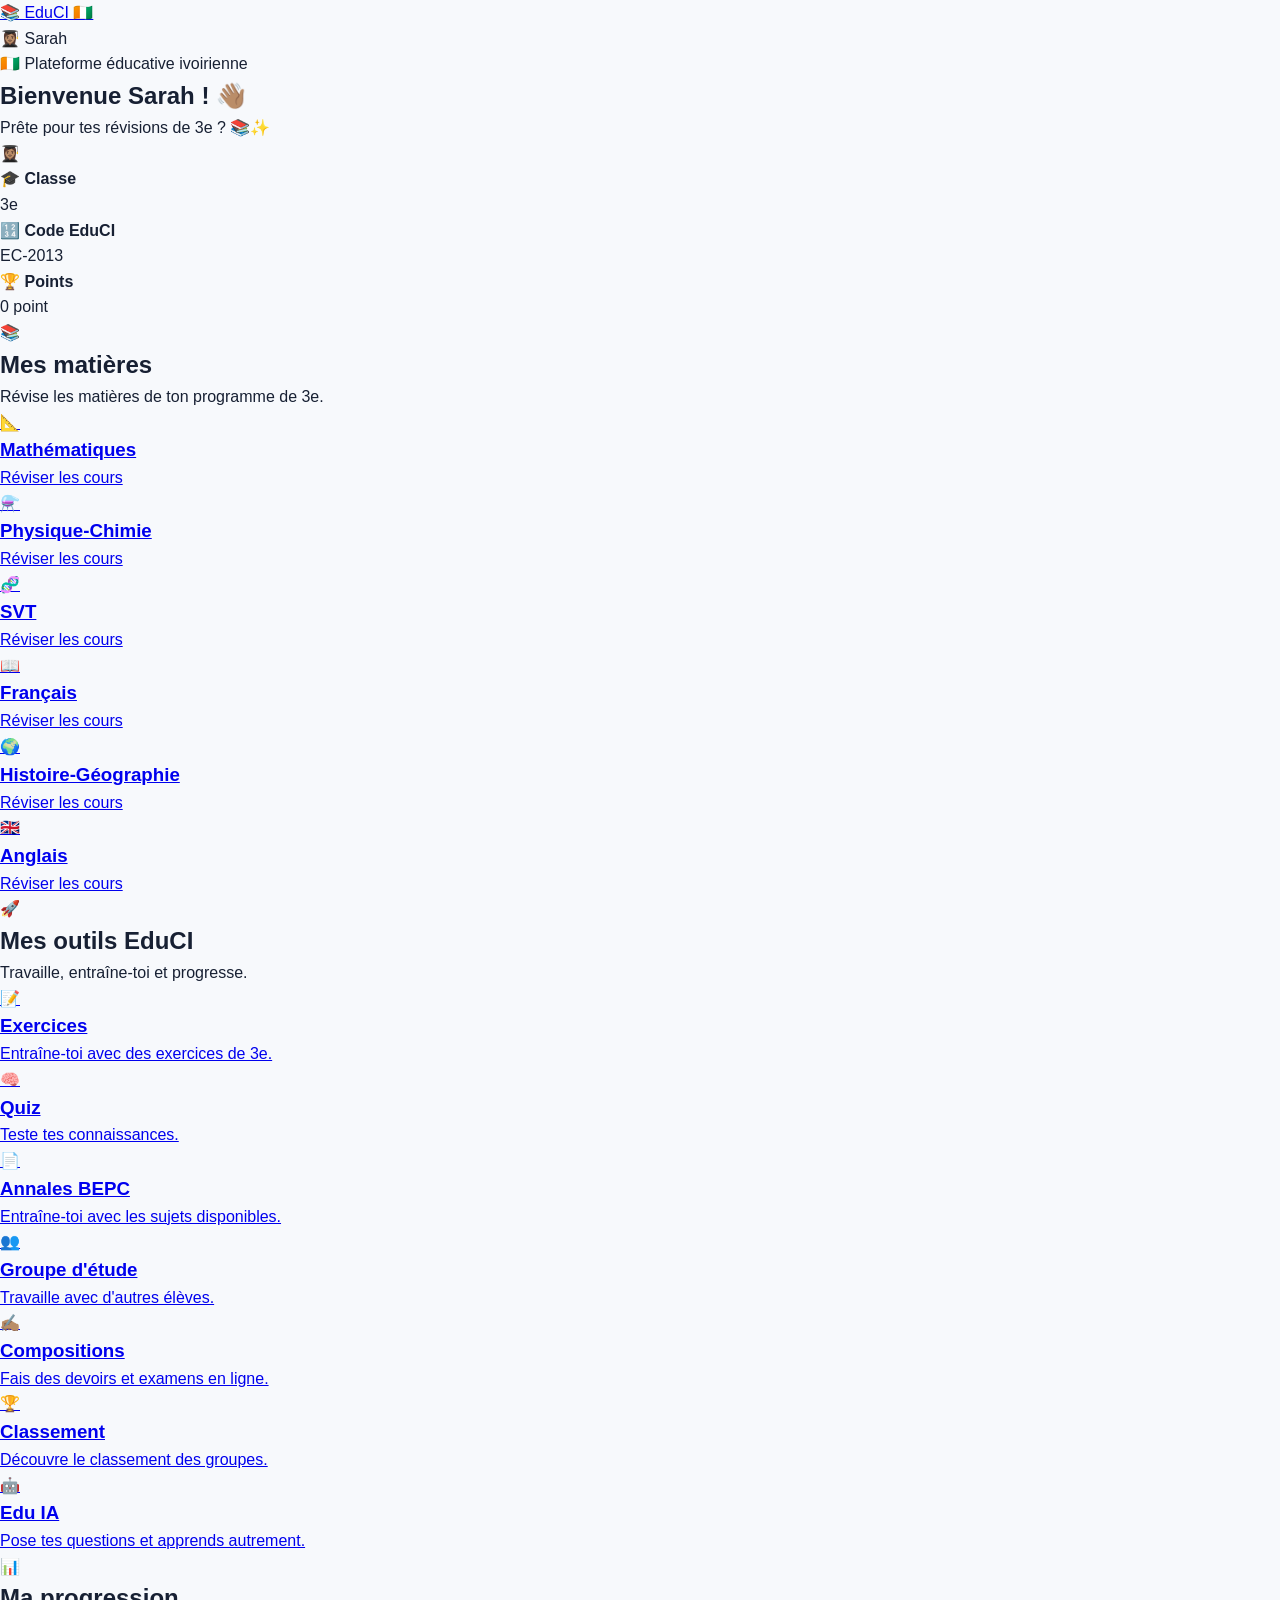
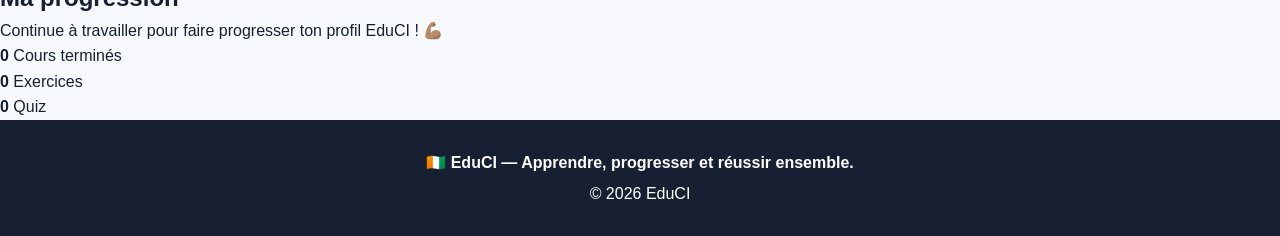
==== espace-3e.html @ 307a35bb "Create espace-3e.html" ====
<!DOCTYPE html>
<html lang="fr">

<head>
    <meta charset="UTF-8">
    <meta name="viewport" content="width=device-width, initial-scale=1.0">

    <title>Mon espace - EduCI</title>

    <link rel="stylesheet" href="style.css">
</head>

<body>

    <!-- BARRE DE NAVIGATION -->

    <header class="dashboard-navbar">

        <a href="index.html" class="dashboard-logo">
            📚 EduCI 🇨🇮
        </a>

        <div class="profil-mini">
            <span class="mini-avatar">👩🏽‍🎓</span>
            <span>Sarah</span>
        </div>

    </header>


    <!-- CONTENU PRINCIPAL -->

    <main class="dashboard">

        <!-- BIENVENUE -->

        <section class="welcome-card">

            <div>

                <p class="petit-titre">
                    🇨🇮 Plateforme éducative ivoirienne
                </p>

                <h1>
                    Bienvenue Sarah ! 👋🏽
                </h1>

                <p>
                    Prête pour tes révisions de 3e ?
                    📚✨
                </p>

            </div>

            <div class="welcome-avatar">
                👩🏽‍🎓
            </div>

        </section>


        <!-- INFORMATIONS DU PROFIL -->

        <section class="profile-info">

            <div class="info-box">
                <span>🎓</span>
                <strong>Classe</strong>
                <p>3e</p>
            </div>

            <div class="info-box">
                <span>🔢</span>
                <strong>Code EduCI</strong>
                <p>EC-2013</p>
            </div>

            <div class="info-box">
                <span>🏆</span>
                <strong>Points</strong>
                <p>0 point</p>
            </div>

        </section>


        <!-- MES MATIÈRES -->

        <section class="dashboard-section">

            <div class="section-title">

                <div>
                    <span>📚</span>
                    <h2>Mes matières</h2>
                </div>

                <p>
                    Révise les matières de ton programme de 3e.
                </p>

            </div>


            <div class="matiere-grid">

                <a href="#" class="matiere-card">
                    <span>📐</span>
                    <h3>Mathématiques</h3>
                    <p>Réviser les cours</p>
                </a>

                <a href="#" class="matiere-card">
                    <span>⚗️</span>
                    <h3>Physique-Chimie</h3>
                    <p>Réviser les cours</p>
                </a>

                <a href="#" class="matiere-card">
                    <span>🧬</span>
                    <h3>SVT</h3>
                    <p>Réviser les cours</p>
                </a>

                <a href="#" class="matiere-card">
                    <span>📖</span>
                    <h3>Français</h3>
                    <p>Réviser les cours</p>
                </a>

                <a href="#" class="matiere-card">
                    <span>🌍</span>
                    <h3>Histoire-Géographie</h3>
                    <p>Réviser les cours</p>
                </a>

                <a href="#" class="matiere-card">
                    <span>🇬🇧</span>
                    <h3>Anglais</h3>
                    <p>Réviser les cours</p>
                </a>

            </div>

        </section>


        <!-- GRANDES FONCTIONNALITÉS -->

        <section class="dashboard-section">

            <div class="section-title">

                <div>
                    <span>🚀</span>
                    <h2>Mes outils EduCI</h2>
                </div>

                <p>
                    Travaille, entraîne-toi et progresse.
                </p>

            </div>


            <div class="outil-grid">

                <a href="#" class="outil-card exercices">

                    <span>📝</span>

                    <div>
                        <h3>Exercices</h3>
                        <p>
                            Entraîne-toi avec des exercices de 3e.
                        </p>
                    </div>

                </a>


                <a href="#" class="outil-card quiz">

                    <span>🧠</span>

                    <div>
                        <h3>Quiz</h3>
                        <p>
                            Teste tes connaissances.
                        </p>
                    </div>

                </a>


                <a href="#" class="outil-card annales">

                    <span>📄</span>

                    <div>
                        <h3>Annales BEPC</h3>
                        <p>
                            Entraîne-toi avec les sujets disponibles.
                        </p>
                    </div>

                </a>


                <a href="#" class="outil-card groupe">

                    <span>👥</span>

                    <div>
                        <h3>Groupe d'étude</h3>
                        <p>
                            Travaille avec d'autres élèves.
                        </p>
                    </div>

                </a>


                <a href="#" class="outil-card composition">

                    <span>✍🏽</span>

                    <div>
                        <h3>Compositions</h3>
                        <p>
                            Fais des devoirs et examens en ligne.
                        </p>
                    </div>

                </a>


                <a href="#" class="outil-card classement">

                    <span>🏆</span>

                    <div>
                        <h3>Classement</h3>
                        <p>
                            Découvre le classement des groupes.
                        </p>
                    </div>

                </a>


                <a href="#" class="outil-card edu-ia">

                    <span>🤖</span>

                    <div>
                        <h3>Edu IA</h3>
                        <p>
                            Pose tes questions et apprends autrement.
                        </p>
                    </div>

                </a>

            </div>

        </section>


        <!-- PROGRESSION -->

        <section class="progression-card">

            <div>

                <span class="progression-icon">
                    📊
                </span>

                <h2>Ma progression</h2>

                <p>
                    Continue à travailler pour faire progresser
                    ton profil EduCI ! 💪🏽
                </p>

            </div>


            <div class="progression-stats">

                <div>
                    <strong>0</strong>
                    <span>Cours terminés</span>
                </div>

                <div>
                    <strong>0</strong>
                    <span>Exercices</span>
                </div>

                <div>
                    <strong>0</strong>
                    <span>Quiz</span>
                </div>

            </div>

        </section>

    </main>


    <!-- PIED DE PAGE -->

    <footer class="dashboard-footer">

        <p>
            🇨🇮 EduCI — Apprendre, progresser et réussir ensemble.
        </p>

        <p>
            © 2026 EduCI
        </p>

    </footer>

</body>

  </html>
---- style.css ----
/* =========================================
   EduCI - Styles de la page d'accueil
   ========================================= */

/* ---------- Réglages généraux ---------- */

* {
    margin: 0;
    padding: 0;
    box-sizing: border-box;
}

html {
    scroll-behavior: smooth;
}

body {
    font-family: Arial, Helvetica, sans-serif;
    background: #f7f9fc;
    color: #172033;
    line-height: 1.6;
}


/* ---------- Barre de navigation ---------- */

.navbar {
    width: 100%;
    padding: 18px 6%;
    display: flex;
    justify-content: space-between;
    align-items: center;
    background: #ffffff;
    border-bottom: 1px solid #e8edf5;
    position: sticky;
    top: 0;
    z-index: 1000;
}

.logo {
    display: flex;
    align-items: center;
    gap: 8px;
    font-size: 24px;
    font-weight: 800;
    color: #1683e8;
}

.logo span {
    color: #1683e8;
}

.menu-btn {
    border: none;
    background: transparent;
    font-size: 26px;
    cursor: pointer;
    color: #172033;
}


/* ---------- Section principale ---------- */

.accueil {
    min-height: calc(100vh - 75px);
}

.hero {
    min-height: 650px;
    padding: 80px 20px;
    display: flex;
    flex-direction: column;
    justify-content: center;
    align-items: center;
    text-align: center;

    background:
        radial-gradient(circle at top left, #e6f4ff 0%, transparent 35%),
        radial-gradient(circle at bottom right, #fff2dc 0%, transparent 35%),
        #ffffff;
}

.logo-grand {
    width: 100px;
    height: 100px;
    border-radius: 30px;
    display: flex;
    align-items: center;
    justify-content: center;
    font-size: 48px;
    background: #e9f5ff;
    box-shadow: 0 15px 35px rgba(22, 131, 232, 0.15);
    margin-bottom: 25px;
}

.hero h1 {
    font-size: clamp(34px, 7vw, 64px);
    line-height: 1.1;
    margin-bottom: 15px;
    color: #172033;
}

.hero h1 span {
    color: #1683e8;
}

.sous-titre {
    font-size: 21px;
    font-weight: 700;
    color: #f29b38;
    margin-bottom: 15px;
}

.description {
    max-width: 650px;
    font-size: 17px;
    color: #657085;
    margin-bottom: 30px;
}


/* ---------- Bouton principal ---------- */

.bouton-principal {
    border: none;
    padding: 16px 32px;
    border-radius: 14px;
    background: #1683e8;
    color: #ffffff;
    font-size: 17px;
    font-weight: 700;
    cursor: pointer;
    box-shadow: 0 10px 25px rgba(22, 131, 232, 0.25);
    transition: 0.25s ease;
}

.bouton-principal:hover {
    transform: translateY(-3px);
    box-shadow: 0 15px 30px rgba(22, 131, 232, 0.35);
}


/* ---------- Section Pourquoi EduCI ---------- */

.presentation {
    padding: 70px 6%;
    background: #f7f9fc;
    text-align: center;
}

.presentation h2 {
    font-size: 32px;
    margin-bottom: 40px;
    color: #172033;
}

.cartes {
    max-width: 1100px;
    margin: 0 auto;
    display: grid;
    grid-template-columns: repeat(3, 1fr);
    gap: 25px;
}

.carte {
    background: #ffffff;
    padding: 30px 25px;
    border-radius: 22px;
    border: 1px solid #e8edf5;
    box-shadow: 0 10px 30px rgba(30, 50, 80, 0.07);
    transition: 0.25s ease;
}

.carte:hover {
    transform: translateY(-6px);
}

.icone {
    font-size: 40px;
    margin-bottom: 15px;
}

.carte h3 {
    font-size: 21px;
    margin-bottom: 10px;
    color: #1683e8;
}

.carte p {
    color: #657085;
}


/* ---------- Pied de page ---------- */

footer {
    padding: 30px 20px;
    text-align: center;
    background: #172033;
    color: #ffffff;
}

footer p:first-child {
    font-weight: 700;
    margin-bottom: 5px;
}


/* ---------- Adaptation téléphone ---------- */

@media (max-width: 750px) {

    .navbar {
        padding: 15px 5%;
    }

    .hero {
        min-height: 580px;
        padding: 60px 20px;
    }

    .hero h1 {
        font-size: 38px;
    }

    .sous-titre {
        font-size: 18px;
    }

    .description {
        font-size: 16px;
    }

    .cartes {
        grid-template-columns: 1fr;
    }

    .presentation {
        padding: 55px 20px;
    }

    .presentation h2 {
        font-size: 27px;
    }
}
/* ========================================
   PAGE CRÉER MON COMPTE
   ======================================== */

.page-inscription {
    min-height: 100vh;
    display: flex;
    justify-content: center;
    align-items: center;
    padding: 40px 20px;
    box-sizing: border-box;
}

.inscription-container {
    width: 100%;
    max-width: 500px;
    padding: 35px;
    background: white;
    border-radius: 24px;
    box-shadow: 0 10px 35px rgba(0, 0, 0, 0.12);
    box-sizing: border-box;
}

.logo-inscription {
    width: 70px;
    height: 70px;
    margin: 0 auto 20px;
    display: flex;
    align-items: center;
    justify-content: center;
    font-size: 38px;
    border-radius: 50%;
    background: #8B5CF6;
}

.inscription-container h1 {
    text-align: center;
    margin-bottom: 10px;
    color: #121212;
}

.texte-intro {
    text-align: center;
    margin-bottom: 30px;
    color: #666;
    line-height: 1.5;
}

#formInscription {
    display: flex;
    flex-direction: column;
    gap: 10px;
}

#formInscription label {
    font-weight: 600;
    color: #333;
    margin-top: 8px;
}

#formInscription input[type="text"],
#formInscription input[type="email"],
#formInscription input[type="password"] {
    width: 100%;
    padding: 14px 16px;
    border: 2px solid #e5e5e5;
    border-radius: 12px;
    font-size: 16px;
    box-sizing: border-box;
    outline: none;
}

#formInscription input:focus {
    border-color: #8B5CF6;
}

.conditions {
    display: flex;
    align-items: center;
    gap: 10px;
    margin: 15px 0;
    font-weight: normal !important;
}

.conditions input {
    width: 18px;
    height: 18px;
}

.bouton-principal {
    width: 100%;
    padding: 15px;
    margin-top: 10px;
    border: none;
    border-radius: 14px;
    background: #FF6B35;
    color: white;
    font-size: 17px;
    font-weight: bold;
    cursor: pointer;
}

.bouton-principal:hover {
    transform: translateY(-2px);
}

.connexion-link {
    text-align: center;
    margin-top: 25px;
    color: #666;
}

.connexion-link a {
    color: #8B5CF6;
    font-weight: bold;
    text-decoration: none;
}

/* Adaptation téléphone */
@media (max-width: 600px) {

    .page-inscription {
        padding: 20px 15px;
    }

    .inscription-container {
        padding: 25px 20px;
    }

    .inscription-container h1 {
        font-size: 27px;
    }
}
/* ========================================
   PAGE CRÉER MON PROFIL
   ======================================== */

.page-profil {
    min-height: 100vh;
    padding: 40px 20px;
    display: flex;
    justify-content: center;
    align-items: center;
    background:
        radial-gradient(circle at top left, #eee7ff 0%, transparent 35%),
        radial-gradient(circle at bottom right, #fff0e8 0%, transparent 35%),
        #f7f9fc;
}

.profil-container {
    width: 100%;
    max-width: 550px;
    padding: 35px;
    background: #ffffff;
    border-radius: 28px;
    box-shadow: 0 15px 40px rgba(30, 30, 60, 0.12);
}

.logo-profil {
    width: 70px;
    height: 70px;
    margin: 0 auto 18px;
    display: flex;
    align-items: center;
    justify-content: center;
    background: #eee7ff;
    border-radius: 22px;
    font-size: 38px;
}

.profil-container h1 {
    text-align: center;
    color: #121212;
    margin-bottom: 8px;
}

.profil-intro {
    text-align: center;
    color: #6b7280;
    margin-bottom: 30px;
}

.profil-container h2 {
    font-size: 20px;
    text-align: center;
    margin-bottom: 18px;
    color: #121212;
}


/* ---------- AVATARS ---------- */

.avatars {
    display: grid;
    grid-template-columns: repeat(3, 1fr);
    gap: 15px;
    margin-bottom: 30px;
}

.avatar {
    min-height: 85px;
    border: 3px solid transparent;
    border-radius: 20px;
    background: #f7f9fc;
    font-size: 45px;
    cursor: pointer;
    transition: 0.2s ease;
}

.avatar:hover {
    transform: translateY(-3px);
    border-color: #8B5CF6;
}

.avatar-selectionne {
    border-color: #8B5CF6;
    background: #eee7ff;
    transform: scale(1.04);
    box-shadow: 0 8px 20px rgba(139, 92, 246, 0.18);
}


/* ---------- CHAMPS ---------- */

.profil-container label {
    display: block;
    margin: 18px 0 8px;
    font-weight: 700;
    color: #333333;
}

.profil-container input[type="text"],
.profil-container select {
    width: 100%;
    padding: 14px 16px;
    border: 2px solid #e5e7eb;
    border-radius: 12px;
    font-size: 16px;
    box-sizing: border-box;
    outline: none;
    background: #ffffff;
}

.profil-container input[type="text"]:focus {
    border-color: #8B5CF6;
}

.profil-container select:disabled {
    color: #333333;
    opacity: 1;
}

.information-classe {
    margin-top: 8px;
    color: #6b7280;
    font-size: 14px;
}


/* ---------- CODE EDUCI ---------- */

.code-box {
    margin: 25px 0;
    padding: 20px;
    text-align: center;
    background: #f5f1ff;
    border: 2px dashed #8B5CF6;
    border-radius: 18px;
}

.code-box p {
    margin-bottom: 8px;
    font-weight: 700;
    color: #555;
}

.code-box strong {
    display: block;
    font-size: 28px;
    letter-spacing: 3px;
    color: #8B5CF6;
    margin-bottom: 8px;
}

.code-box small {
    color: #777;
}


/* ---------- BOUTON ---------- */

#terminerProfil {
    width: 100%;
}


/* ---------- TÉLÉPHONE ---------- */

@media (max-width: 600px) {

    .page-profil {
        padding: 20px 15px;
    }

    .profil-container {
        padding: 25px 20px;
    }

    .avatars {
        gap: 10px;
    }

    .avatar {
        min-height: 75px;
        font-size: 38px;
    }

    .profil-container h1 {
        font-size: 28px;
    }
}
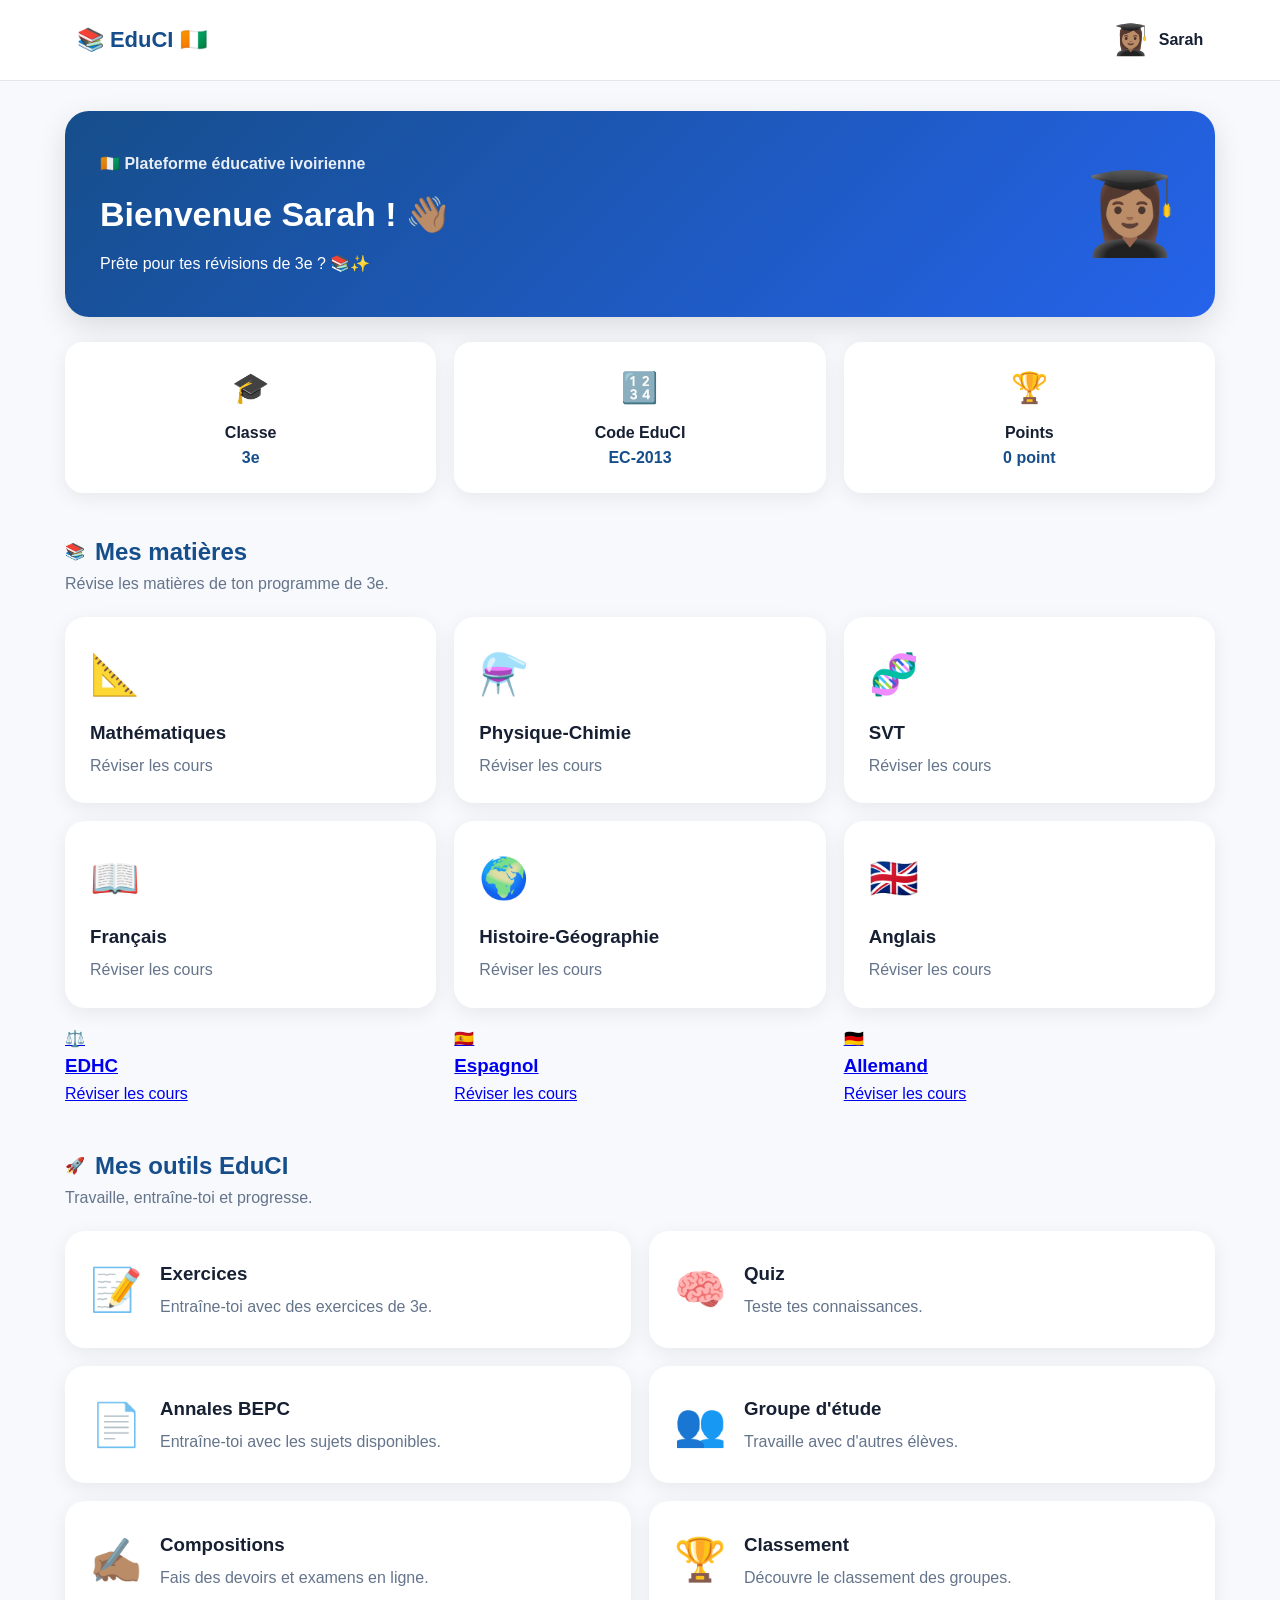
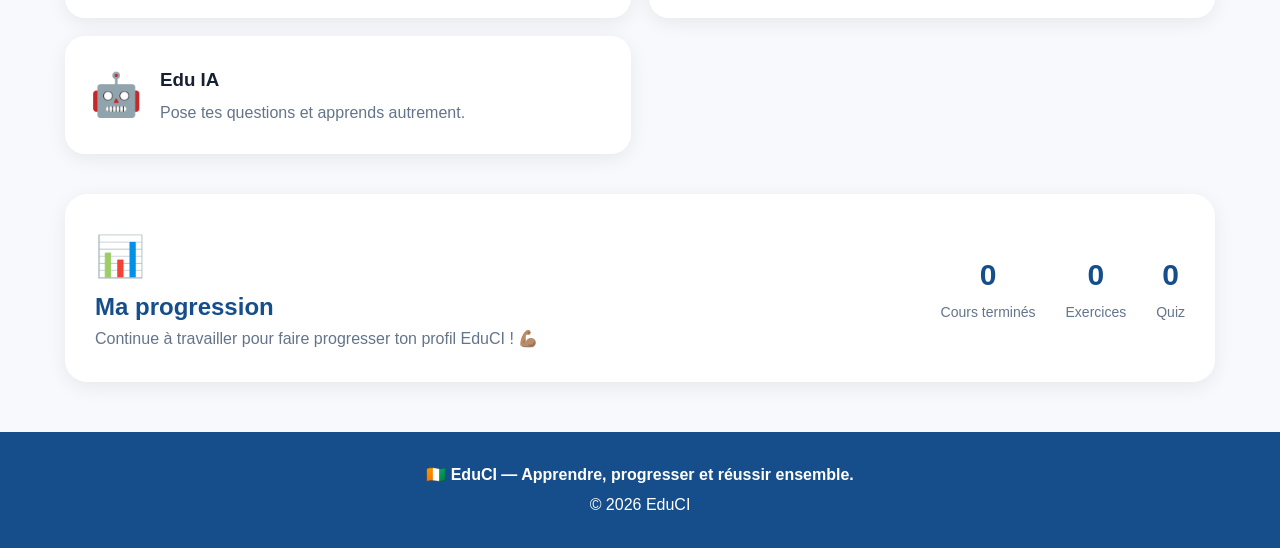
==== commit 3f83cf0c: "Update espace-3e.html" ====
--- a/espace-3e.html
+++ b/espace-3e.html
@@ -140,7 +140,23 @@
                     <h3>Anglais</h3>
                     <p>Réviser les cours</p>
                 </a>
-
+        <a href="#" class="carte-de-matière">
+            <span>⚖️</span>
+            <h3>EDHC</h3>
+            <p>Réviser les cours</p>
+        </a>
+
+        <a href="#" class="carte-de-matière">
+            <span>🇪🇸</span>
+            <h3>Espagnol</h3>
+            <p>Réviser les cours</p>
+        </a>
+
+        <a href="#" class="carte-de-matière">
+            <span>🇩🇪</span>
+            <h3>Allemand</h3>
+            <p>Réviser les cours</p>
+        </a>
             </div>
 
         </section>
--- a/style.css
+++ b/style.css
@@ -564,3 +564,318 @@
         font-size: 28px;
     }
 }
+/* =========================================
+   TABLEAU DE BORD EDUCI - ESPACE 3E
+========================================= */
+
+.dashboard-navbar {
+    width: 100%;
+    padding: 16px 6%;
+    display: flex;
+    justify-content: space-between;
+    align-items: center;
+    background: #ffffff;
+    border-bottom: 1px solid #e5e7eb;
+    position: sticky;
+    top: 0;
+    z-index: 1000;
+}
+
+.dashboard-logo {
+    text-decoration: none;
+    color: #164e8b;
+    font-size: 22px;
+    font-weight: 800;
+}
+
+.profil-mini {
+    display: flex;
+    align-items: center;
+    gap: 10px;
+    font-weight: 700;
+}
+
+.mini-avatar {
+    font-size: 30px;
+}
+
+
+/* CONTENU */
+
+.dashboard {
+    width: 90%;
+    max-width: 1150px;
+    margin: 30px auto;
+}
+
+
+/* BIENVENUE */
+
+.welcome-card {
+    background: linear-gradient(135deg, #164e8b, #2563eb);
+    color: white;
+    border-radius: 24px;
+    padding: 35px;
+    display: flex;
+    justify-content: space-between;
+    align-items: center;
+    margin-bottom: 25px;
+    box-shadow: 0 10px 30px rgba(0, 0, 0, 0.12);
+}
+
+.petit-titre {
+    opacity: 0.9;
+    font-weight: 600;
+}
+
+.welcome-card h1 {
+    font-size: 34px;
+    margin: 10px 0;
+}
+
+.welcome-card p {
+    margin: 5px 0;
+}
+
+.welcome-avatar {
+    font-size: 80px;
+}
+
+
+/* INFORMATIONS */
+
+.profile-info {
+    display: grid;
+    grid-template-columns: repeat(3, 1fr);
+    gap: 18px;
+    margin-bottom: 40px;
+}
+
+.info-box {
+    background: white;
+    border-radius: 18px;
+    padding: 22px;
+    text-align: center;
+    box-shadow: 0 5px 20px rgba(0, 0, 0, 0.07);
+}
+
+.info-box span {
+    font-size: 30px;
+}
+
+.info-box strong {
+    display: block;
+    margin-top: 8px;
+}
+
+.info-box p {
+    margin-bottom: 0;
+    color: #164e8b;
+    font-weight: 800;
+}
+
+
+/* SECTIONS */
+
+.dashboard-section {
+    margin-top: 35px;
+    margin-bottom: 40px;
+}
+
+.section-title {
+    margin-bottom: 20px;
+}
+
+.section-title div {
+    display: flex;
+    align-items: center;
+    gap: 10px;
+}
+
+.section-title h2 {
+    margin: 0;
+    color: #164e8b;
+}
+
+.section-title p {
+    color: #64748b;
+}
+
+
+/* MATIÈRES */
+
+.matiere-grid {
+    display: grid;
+    grid-template-columns: repeat(3, 1fr);
+    gap: 18px;
+}
+
+.matiere-card {
+    background: white;
+    padding: 25px;
+    border-radius: 20px;
+    text-decoration: none;
+    color: #172033;
+    box-shadow: 0 5px 20px rgba(0, 0, 0, 0.07);
+    transition: 0.25s;
+}
+
+.matiere-card:hover {
+    transform: translateY(-5px);
+}
+
+.matiere-card span {
+    font-size: 40px;
+}
+
+.matiere-card h3 {
+    margin: 12px 0 5px;
+}
+
+.matiere-card p {
+    color: #64748b;
+}
+
+
+/* OUTILS */
+
+.outil-grid {
+    display: grid;
+    grid-template-columns: repeat(2, 1fr);
+    gap: 18px;
+}
+
+.outil-card {
+    display: flex;
+    align-items: center;
+    gap: 18px;
+    padding: 25px;
+    background: white;
+    border-radius: 20px;
+    text-decoration: none;
+    color: #172033;
+    box-shadow: 0 5px 20px rgba(0, 0, 0, 0.07);
+    transition: 0.25s;
+}
+
+.outil-card:hover {
+    transform: translateY(-4px);
+}
+
+.outil-card > span {
+    font-size: 42px;
+}
+
+.outil-card h3 {
+    margin: 0 0 5px;
+}
+
+.outil-card p {
+    margin: 0;
+    color: #64748b;
+}
+
+
+/* PROGRESSION */
+
+.progression-card {
+    background: white;
+    border-radius: 22px;
+    padding: 30px;
+    box-shadow: 0 5px 20px rgba(0, 0, 0, 0.07);
+    display: flex;
+    justify-content: space-between;
+    gap: 30px;
+    align-items: center;
+}
+
+.progression-icon {
+    font-size: 40px;
+}
+
+.progression-card h2 {
+    color: #164e8b;
+}
+
+.progression-card p {
+    color: #64748b;
+}
+
+.progression-stats {
+    display: flex;
+    gap: 30px;
+}
+
+.progression-stats div {
+    text-align: center;
+}
+
+.progression-stats strong {
+    display: block;
+    font-size: 30px;
+    color: #164e8b;
+}
+
+.progression-stats span {
+    color: #64748b;
+    font-size: 14px;
+}
+
+
+/* PIED DE PAGE */
+
+.dashboard-footer {
+    margin-top: 50px;
+    padding: 30px;
+    text-align: center;
+    background: #164e8b;
+    color: white;
+}
+
+
+/* VERSION TABLETTE / TÉLÉPHONE */
+
+@media (max-width: 800px) {
+
+    .profile-info {
+        grid-template-columns: 1fr;
+    }
+
+    .matiere-grid {
+        grid-template-columns: repeat(2, 1fr);
+    }
+
+    .outil-grid {
+        grid-template-columns: 1fr;
+    }
+
+    .progression-card {
+        flex-direction: column;
+        text-align: center;
+    }
+
+    .welcome-card h1 {
+        font-size: 27px;
+    }
+
+}
+
+@media (max-width: 500px) {
+
+    .matiere-grid {
+        grid-template-columns: 1fr;
+    }
+
+    .welcome-card {
+        padding: 25px;
+    }
+
+    .welcome-avatar {
+        font-size: 55px;
+    }
+
+    .dashboard-navbar {
+        padding: 14px 4%;
+    }
+
+} 
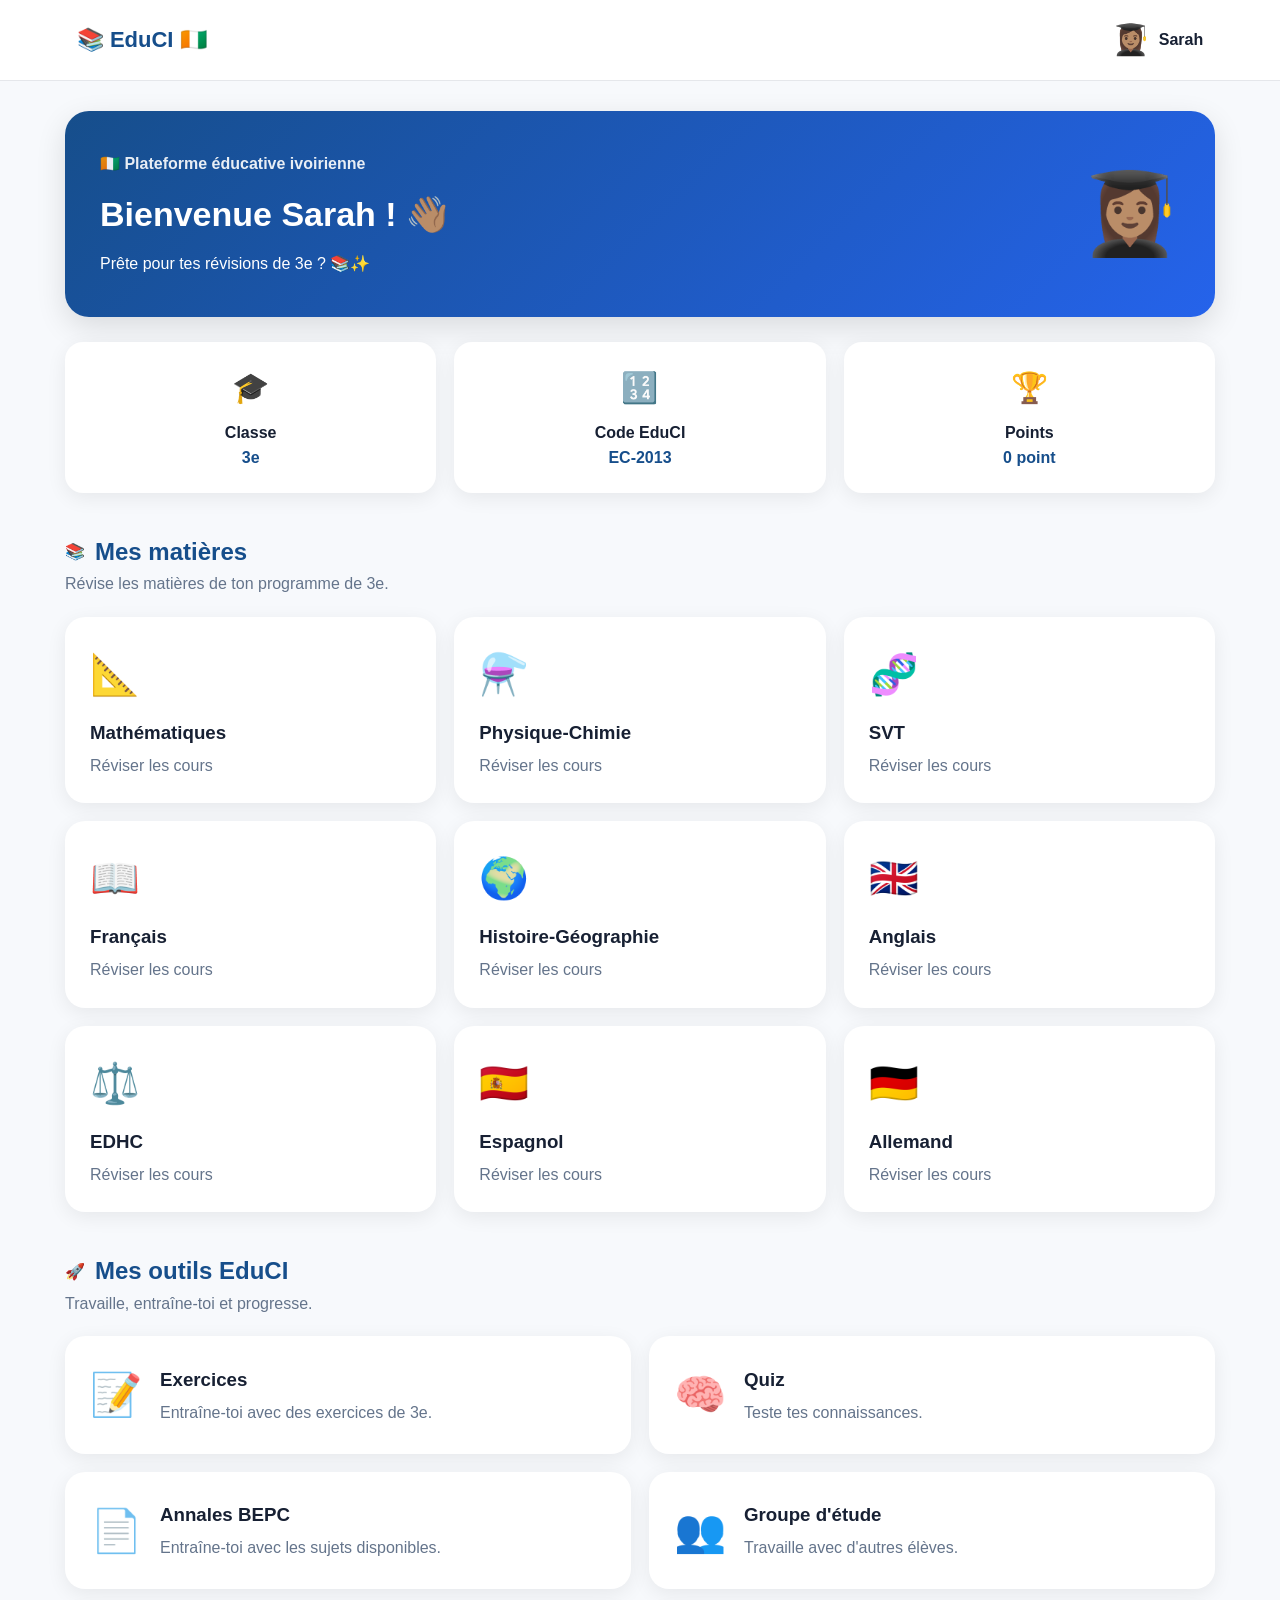
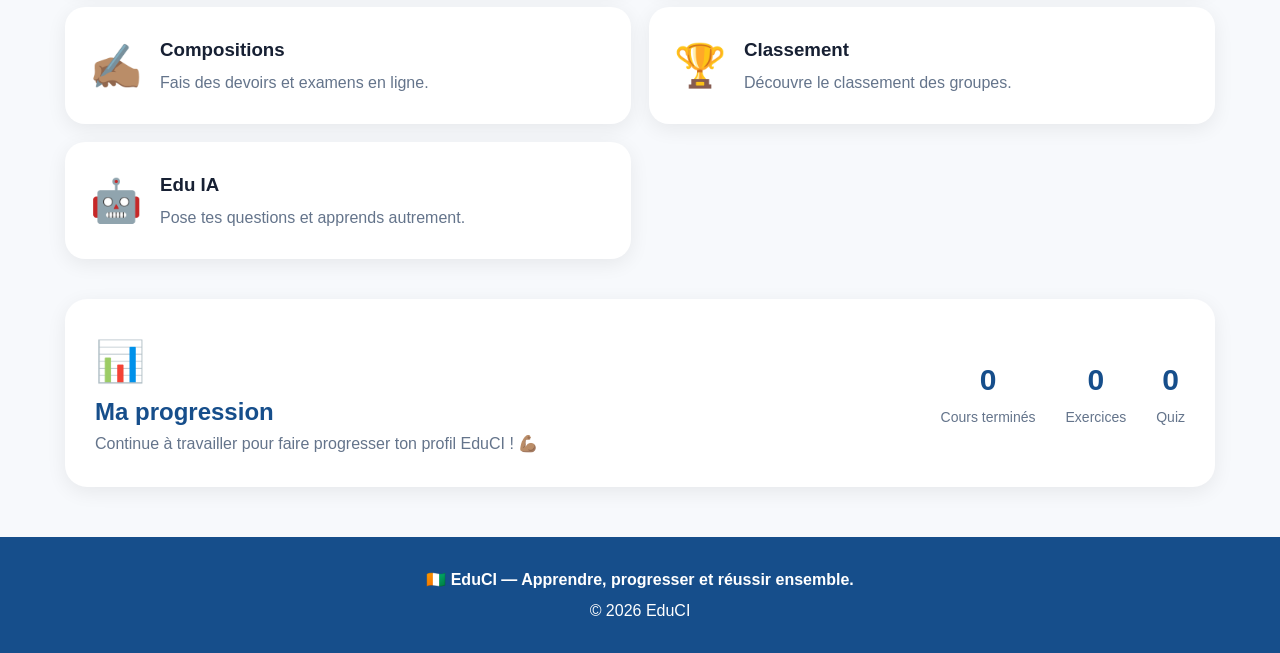
==== commit 288be520: "Update espace-3e.html" ====
--- a/espace-3e.html
+++ b/espace-3e.html
@@ -140,19 +140,19 @@
                     <h3>Anglais</h3>
                     <p>Réviser les cours</p>
                 </a>
-        <a href="#" class="carte-de-matière">
+        <a href="#" class="matiere-card"">
             <span>⚖️</span>
             <h3>EDHC</h3>
             <p>Réviser les cours</p>
         </a>
 
-        <a href="#" class="carte-de-matière">
+        <a href="#" class="matiere-card"">
             <span>🇪🇸</span>
             <h3>Espagnol</h3>
             <p>Réviser les cours</p>
         </a>
 
-        <a href="#" class="carte-de-matière">
+        <a href="#" class="matiere-card"">
             <span>🇩🇪</span>
             <h3>Allemand</h3>
             <p>Réviser les cours</p>
@@ -342,6 +342,6 @@
 
     </footer>
 
-</body>
-
-  </html>
+</body> 
+
+  </html> 
